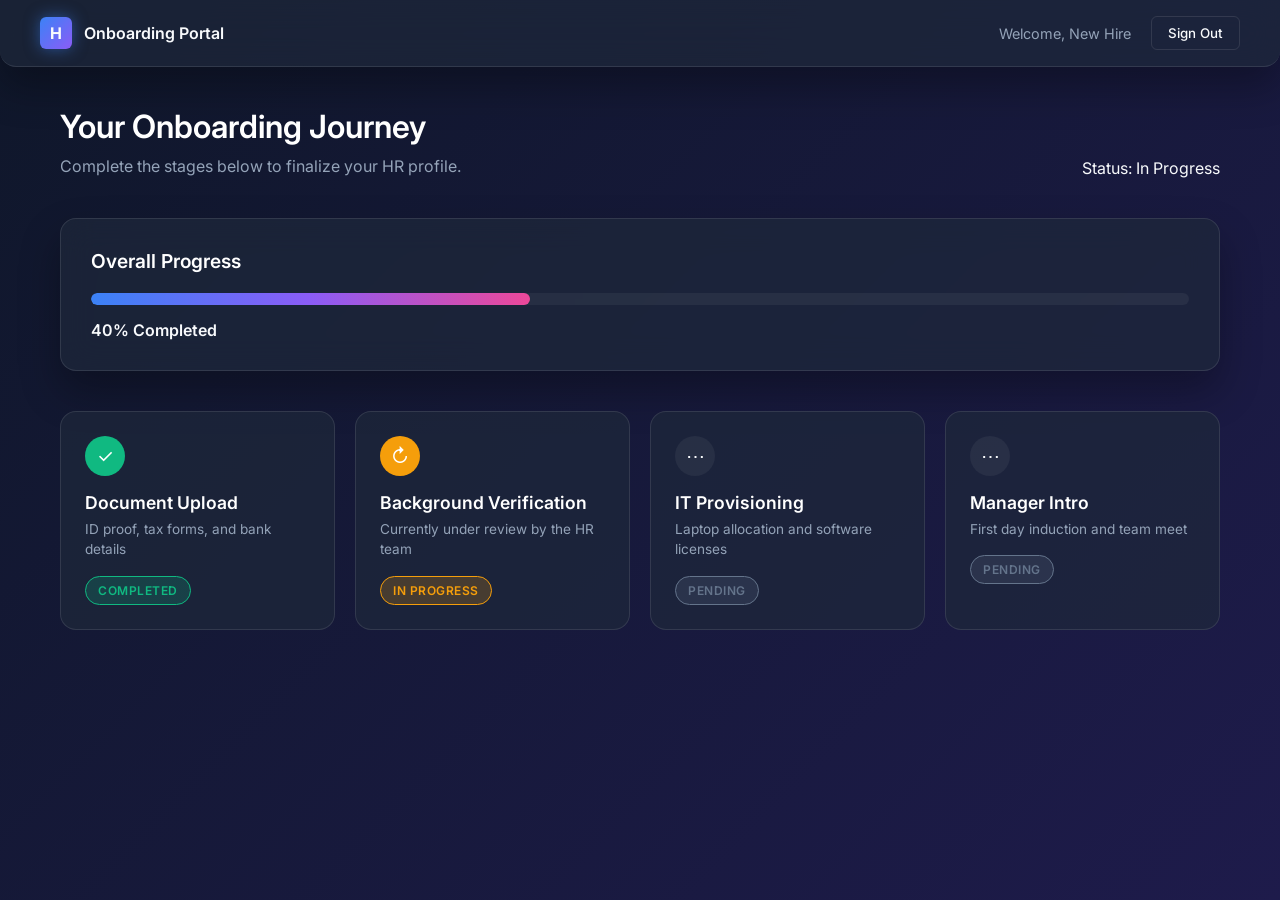
==== frontend/employee-dashboard.html @ 69eedc32 "frontend" ====
<!DOCTYPE html>
<html lang="en">

<head>
    <meta charset="UTF-8">
    <meta name="viewport" content="width=device-width, initial-scale=1.0">
    <title>Employee Portal | Active Onboarding</title>
    <link href="https://fonts.googleapis.com/css2?family=Inter:wght@300;400;500;600;700&display=swap" rel="stylesheet">
    <link rel="stylesheet" href="style.css">
</head>

<body class="dashboard-bg">
    <nav class="top-nav glass-panel">
        <div class="nav-brand">
            <div class="logo-mark small">H</div>
            <span>Onboarding Portal</span>
        </div>
        <div class="user-profile">
            <span id="user-greeting">Welcome, New Hire</span>
            <button id="logout-btn" class="btn-outline">Sign Out</button>
        </div>
    </nav>

    <main class="dashboard-container slide-up">
        <header class="dashboard-header">
            <div class="header-text">
                <h1>Your Onboarding Journey</h1>
                <p>Complete the stages below to finalize your HR profile.</p>
            </div>
            <div class="status-badge pulse">Status: In Progress</div>
        </header>

        <section class="progress-section glass-panel">
            <h2>Overall Progress</h2>
            <div class="hero-progress-bar">
                <div class="progress-fill gradient-accent" style="width: 40%"></div>
            </div>
            <span class="progress-label">40% Completed</span>
        </section>

        <section class="stages-grid">
            <!-- Stage 1: Complete -->
            <div class="stage-card complete reveal" style="--delay: 0.1s">
                <div class="stage-icon">✓</div>
                <div class="stage-info">
                    <h3>Document Upload</h3>
                    <p>ID proof, tax forms, and bank details</p>
                </div>
                <span class="badge badge-complete">Completed</span>
            </div>

            <!-- Stage 2: In-Progress -->
            <div class="stage-card in-progress reveal" style="--delay: 0.2s">
                <div class="stage-icon spinner-icon">↻</div>
                <div class="stage-info">
                    <h3>Background Verification</h3>
                    <p>Currently under review by the HR team</p>
                </div>
                <span class="badge badge-in-progress">In Progress</span>
            </div>

            <!-- Stage 3: Pending -->
            <div class="stage-card pending reveal" style="--delay: 0.3s">
                <div class="stage-icon">⋯</div>
                <div class="stage-info">
                    <h3>IT Provisioning</h3>
                    <p>Laptop allocation and software licenses</p>
                </div>
                <span class="badge badge-pending">Pending</span>
            </div>

            <!-- Stage 4: Pending -->
            <div class="stage-card pending reveal" style="--delay: 0.4s">
                <div class="stage-icon">⋯</div>
                <div class="stage-info">
                    <h3>Manager Intro</h3>
                    <p>First day induction and team meet</p>
                </div>
                <span class="badge badge-pending">Pending</span>
            </div>
        </section>
    </main>
    <script src="app.js"></script>
</body>

</html>
---- frontend/style.css ----
:root {
    /* Premium Color Palette */
    --bg-base: #0f172a; /* Slate 900 */
    --bg-panel: rgba(30, 41, 59, 0.7); /* Slate 800 with opacity for glassmorphism */
    --text-main: #f8fafc; /* Slate 50 */
    --text-muted: #94a3b8; /* Slate 400 */
    
    --accent-primary: #3b82f6; /* Blue 500 */
    --accent-hover: #2563eb; /* Blue 600 */
    --accent-glow: rgba(59, 130, 246, 0.5);

    /* Status Colors */
    --complete: #10b981; /* Emerald 500 */
    --complete-glow: rgba(16, 185, 129, 0.2);
    --in-progress: #f59e0b; /* Amber 500 */
    --in-progress-glow: rgba(245, 158, 11, 0.2);
    --pending: #64748b; /* Slate 500 */
    
    --border-color: rgba(255, 255, 255, 0.1);
    --radius-lg: 16px;
    --radius-md: 10px;
    --radius-sm: 6px;
    
    --transition: all 0.3s cubic-bezier(0.4, 0, 0.2, 1);
}

* {
    margin: 0;
    padding: 0;
    box-sizing: border-box;
    font-family: 'Inter', sans-serif;
}

body {
    background-color: var(--bg-base);
    color: var(--text-main);
    min-height: 100vh;
    overflow-x: hidden;
}

/* Backgrounds */
.login-bg {
    display: flex;
    justify-content: center;
    align-items: center;
    background: radial-gradient(circle at top right, #1e293b 0%, var(--bg-base) 100%);
}

.dashboard-bg {
    background: linear-gradient(135deg, var(--bg-base) 0%, #1e1b4b 100%);
}

/* Glassmorphism Panel */
.glass-panel {
    background: var(--bg-panel);
    backdrop-filter: blur(16px);
    -webkit-backdrop-filter: blur(16px);
    border: 1px solid var(--border-color);
    border-radius: var(--radius-lg);
    box-shadow: 0 20px 40px rgba(0, 0, 0, 0.3);
}

/* Typography & Core Elements */
h1, h2, h3, h4 { color: white; font-weight: 600; }
p { color: var(--text-muted); line-height: 1.5; }

/* Login Container */
.login-container {
    width: 100%;
    max-width: 440px;
    padding: 40px;
}

.brand-logo {
    display: flex;
    align-items: center;
    gap: 12px;
    margin-bottom: 8px;
}
.logo-mark {
    width: 40px;
    height: 40px;
    background: linear-gradient(135deg, var(--accent-primary), #8b5cf6);
    border-radius: var(--radius-sm);
    display: flex;
    justify-content: center;
    align-items: center;
    font-weight: 700;
    font-size: 1.2rem;
    box-shadow: 0 0 15px var(--accent-glow);
}
.logo-mark.small { width: 32px; height: 32px; font-size: 1rem; }

.login-subtitle {
    margin-bottom: 30px;
    font-size: 0.95rem;
}

/* Forms */
.auth-form {
    display: flex;
    flex-direction: column;
    gap: 20px;
}
.input-group label {
    display: block;
    margin-bottom: 6px;
    font-size: 0.85rem;
    color: var(--text-muted);
}
.input-group input {
    width: 100%;
    padding: 12px 16px;
    background: rgba(0, 0, 0, 0.2);
    border: 1px solid var(--border-color);
    border-radius: var(--radius-sm);
    color: white;
    font-size: 1rem;
    transition: var(--transition);
}
.input-group input:focus {
    outline: none;
    border-color: var(--accent-primary);
    box-shadow: 0 0 0 3px var(--accent-glow);
}

/* Demo Radio Group specific for local testing */
.demo-role-selector {
    padding: 10px;
    background: rgba(255,255,255,0.03);
    border-radius: var(--radius-sm);
    font-size: 0.85rem;
}
.demo-role-selector p { margin-bottom: 5px; color: var(--text-muted); }
.radio-group { display: flex; gap: 15px; }

/* Buttons */
button {
    cursor: pointer;
    font-family: inherit;
    font-weight: 500;
    transition: var(--transition);
}
.btn-primary {
    width: 100%;
    padding: 14px;
    background: var(--accent-primary);
    color: white;
    border: none;
    border-radius: var(--radius-sm);
    font-size: 1rem;
    display: flex;
    justify-content: center;
    align-items: center;
    gap: 10px;
    box-shadow: 0 4px 15px var(--accent-glow);
}
.btn-primary:hover {
    background: var(--accent-hover);
    transform: translateY(-2px);
    box-shadow: 0 6px 20px var(--accent-glow);
}
.btn-primary.small { width: auto; padding: 8px 16px; font-size: 0.85rem; }

.btn-outline {
    background: transparent;
    color: var(--text-main);
    border: 1px solid var(--border-color);
    padding: 8px 16px;
    border-radius: var(--radius-sm);
}
.btn-outline:hover {
    background: rgba(255, 255, 255, 0.1);
}
.btn-outline.small { padding: 6px 12px; font-size: 0.8rem; }

/* Dashboard Layout */
.top-nav {
    display: flex;
    justify-content: space-between;
    align-items: center;
    padding: 16px 40px;
    border-radius: 0 0 var(--radius-lg) var(--radius-lg);
    border-top: none;
    border-left: none;
    border-right: none;
    margin-bottom: 40px;
}
.nav-brand {
    display: flex;
    align-items: center;
    gap: 12px;
    font-weight: 600;
}
.user-profile {
    display: flex;
    align-items: center;
    gap: 20px;
}
#user-greeting { color: var(--text-muted); font-size: 0.9rem; }

.dashboard-container {
    max-width: 1200px;
    margin: 0 auto;
    padding: 0 20px 60px;
}

.dashboard-header {
    display: flex;
    justify-content: space-between;
    align-items: flex-end;
    margin-bottom: 40px;
}
.dashboard-header h1 { font-size: 2rem; margin-bottom: 8px; }

/* Progress Bars */
.progress-section {
    padding: 30px;
    margin-bottom: 40px;
}
.progress-section h2 { margin-bottom: 20px; font-size: 1.2rem; }

.hero-progress-bar {
    width: 100%;
    height: 12px;
    background: rgba(255, 255, 255, 0.05);
    border-radius: 20px;
    overflow: hidden;
    margin-bottom: 15px;
}
.hero-progress-bar.compact { height: 6px; margin-bottom: 8px; }

.progress-fill {
    height: 100%;
    border-radius: 20px;
    transition: width 1s cubic-bezier(0.4, 0, 0.2, 1);
}
.gradient-accent { background: linear-gradient(90deg, #3b82f6, #8b5cf6, #ec4899); }
.complete-bg { background: var(--complete); box-shadow: 0 0 10px var(--complete-glow); }
.in-progress-bg { background: var(--in-progress); box-shadow: 0 0 10px var(--in-progress-glow); }
.pending-bg { background: var(--pending); }

.progress-label { color: var(--text-main); font-weight: 600; }
.step-label { color: var(--text-muted); font-size: 0.8rem; }

/* Badges */
.badge {
    padding: 6px 12px;
    border-radius: 20px;
    font-size: 0.75rem;
    font-weight: 600;
    letter-spacing: 0.5px;
    text-transform: uppercase;
}
.badge-complete { background: var(--complete-glow); color: var(--complete); border: 1px solid var(--complete); }
.badge-in-progress { background: var(--in-progress-glow); color: var(--in-progress); border: 1px solid var(--in-progress); }
.badge-pending { background: rgba(100, 116, 139, 0.2); color: var(--pending); border: 1px solid var(--pending); }

/* Stages Grid (Employee View) */
.stages-grid {
    display: grid;
    grid-template-columns: repeat(auto-fit, minmax(250px, 1fr));
    gap: 20px;
}
.stage-card {
    background: var(--bg-panel);
    border: 1px solid var(--border-color);
    border-radius: var(--radius-lg);
    padding: 24px;
    display: flex;
    flex-direction: column;
    align-items: flex-start;
    gap: 16px;
    transition: var(--transition);
    position: relative;
    overflow: hidden;
}
.stage-card:hover {
    transform: translateY(-5px);
    border-color: rgba(255, 255, 255, 0.2);
}

.stage-icon {
    width: 40px;
    height: 40px;
    border-radius: 50%;
    display: flex;
    align-items: center;
    justify-content: center;
    font-size: 1.2rem;
    background: rgba(255, 255, 255, 0.05);
}
.complete .stage-icon { background: var(--complete); color: #fff; }
.in-progress .stage-icon { background: var(--in-progress); color: #fff; }

.stage-info h3 { font-size: 1.1rem; margin-bottom: 6px; }
.stage-info p { font-size: 0.85rem; }

/* HR Dashboard */
.hr-header .stats-group {
    display: flex;
    gap: 15px;
}
.stat-card {
    background: rgba(255, 255, 255, 0.05);
    padding: 15px 25px;
    border-radius: var(--radius-md);
    border: 1px solid var(--border-color);
    text-align: center;
}
.stat-num { display: block; font-size: 1.8rem; font-weight: 700; color: white; }
.stat-label { font-size: 0.8rem; color: var(--text-muted); text-transform: uppercase; }

.pipeline-section {
    padding: 25px;
}
.table-controls {
    display: flex;
    justify-content: space-between;
    margin-bottom: 25px;
}
.search-box {
    background: rgba(0,0,0,0.2) url('data:image/svg+xml;utf8,<svg xmlns="http://www.w3.org/2000/svg" width="16" height="16" fill="%2394a3b8" viewBox="0 0 16 16"><path d="M11.742 10.344a6.5 6.5 0 1 0-1.397 1.398h-.001c.03.04.062.078.098.115l3.85 3.85a1 1 0 0 0 1.415-1.414l-3.85-3.85a1.007 1.007 0 0 0-.115-.1zM12 6.5a5.5 5.5 0 1 1-11 0 5.5 5.5 0 0 1 11 0z"/></svg>') no-repeat 12px center;
    border: 1px solid var(--border-color);
    padding: 10px 15px 10px 35px;
    border-radius: var(--radius-sm);
    color: white;
    width: 250px;
}

.pipeline-list {
    display: flex;
    flex-direction: column;
    gap: 10px;
}
.pipeline-item {
    display: grid;
    grid-template-columns: 2fr 1.5fr 1fr auto;
    align-items: center;
    padding: 15px 20px;
    background: rgba(255,255,255,0.02);
    border-radius: var(--radius-md);
    border: 1px solid transparent;
    transition: var(--transition);
}
.pipeline-item:hover {
    background: rgba(255,255,255,0.05);
    border-color: var(--border-color);
}
.emp-details {
    display: flex;
    align-items: center;
    gap: 15px;
}
.avatar {
    width: 40px;
    height: 40px;
    background: var(--accent-primary);
    border-radius: 50%;
    display: flex;
    align-items: center;
    justify-content: center;
    font-weight: 600;
    font-size: 0.9rem;
}
.emp-details h4 { font-size: 1rem; }
.emp-details span { font-size: 0.8rem; color: var(--text-muted); }
.status-col { display: flex; align-items: center; }

/* Animations */
@keyframes slideUp { from { opacity: 0; transform: translateY(20px); } to { opacity: 1; transform: translateY(0); } }
@keyframes fadeIn { from { opacity: 0; } to { opacity: 1; } }
@keyframes spin { 100% { transform: rotate(360deg); } }
@keyframes pulse { 0% { transform: scale(1); } 50% { transform: scale(1.05); } 100% { transform: scale(1); } }

.slide-up { animation: slideUp 0.6s ease forwards; }
.reveal { opacity: 0; animation: fadeIn 0.6s ease forwards; animation-delay: var(--delay, 0s); }
.spinner-icon { animation: spin 2s linear infinite; }
.pulse { animation: pulse 2s ease-in-out infinite; }

/* Responsive adjustments */
@media(max-width: 768px) {
    .dashboard-header, .hr-header h1 { flex-direction: column; align-items: flex-start; gap: 15px; }
    .pipeline-item { grid-template-columns: 1fr; gap: 15px; text-align: left; }
    .status-col, .hr-progress, .emp-details { width: 100%; justify-content: flex-start; }
}
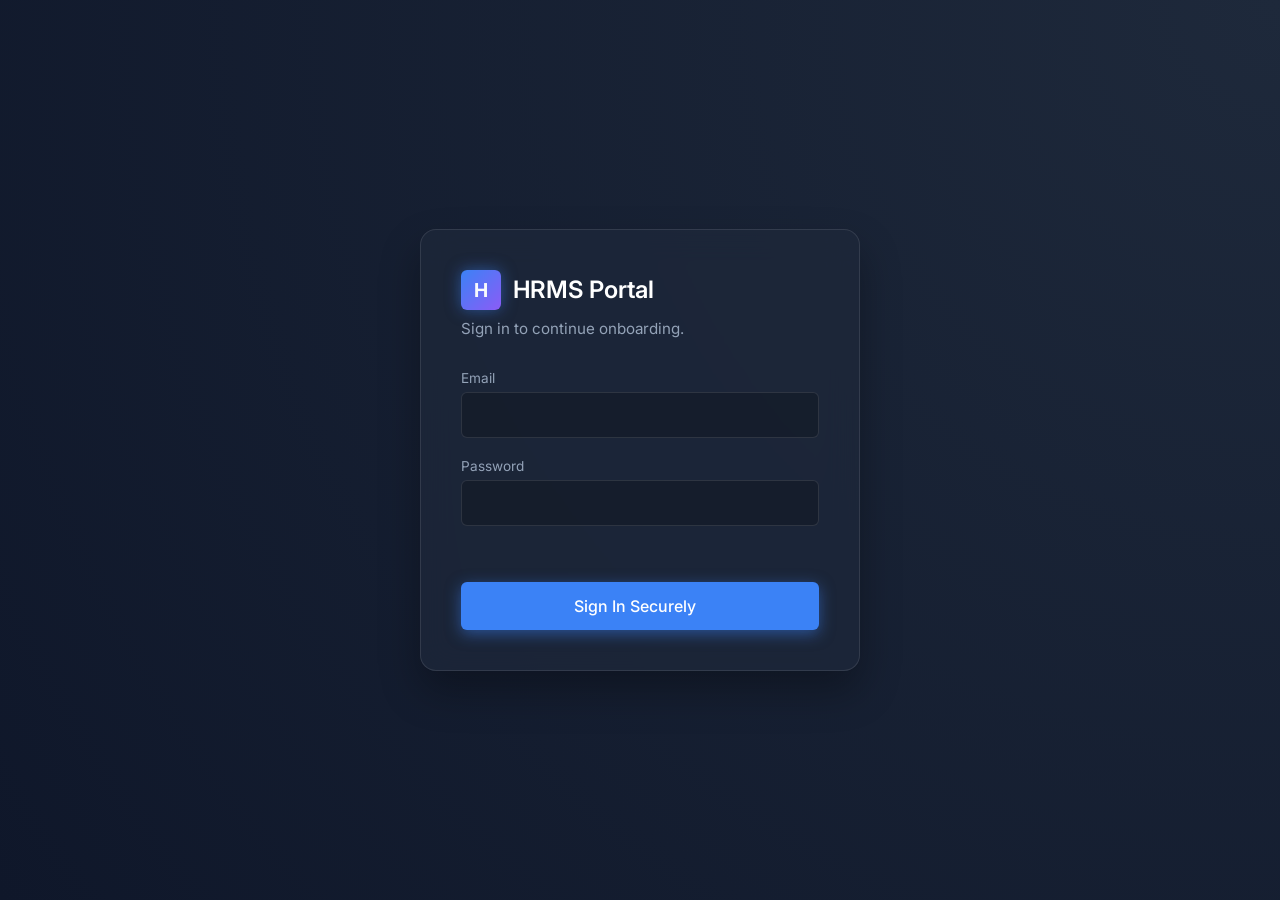
==== commit 8b8cd7d3: "s3 pipeline for frontend" ====
--- a/frontend/employee-dashboard.html
+++ b/frontend/employee-dashboard.html
@@ -25,7 +25,7 @@
         <header class="dashboard-header">
             <div class="header-text">
                 <h1>Your Onboarding Journey</h1>
-                <p>Complete the stages below to finalize your HR profile.</p>
+                <p>Complete all stages to be Day 1 ready.</p>
             </div>
             <div class="status-badge pulse">Status: In Progress</div>
         </header>
@@ -33,54 +33,34 @@
         <section class="progress-section glass-panel">
             <h2>Overall Progress</h2>
             <div class="hero-progress-bar">
-                <div class="progress-fill gradient-accent" style="width: 40%"></div>
+                <div class="progress-fill gradient-accent" style="width: 0%"></div>
             </div>
-            <span class="progress-label">40% Completed</span>
+            <span class="progress-label">0% Completed</span>
         </section>
 
-        <section class="stages-grid">
-            <!-- Stage 1: Complete -->
-            <div class="stage-card complete reveal" style="--delay: 0.1s">
-                <div class="stage-icon">✓</div>
-                <div class="stage-info">
-                    <h3>Document Upload</h3>
-                    <p>ID proof, tax forms, and bank details</p>
+        <section class="pipeline-section glass-panel" style="margin-top: 16px;">
+            <h2>Document Collection</h2>
+            <form id="employee-doc-form">
+                <div class="table-controls" style="gap: 10px; margin-bottom: 10px;">
+                    <label>ID Proof (PDF/JPG/PNG)</label>
+                    <input type="file" id="doc_id_proof" accept="application/pdf,image/png,image/jpeg" required>
                 </div>
-                <span class="badge badge-complete">Completed</span>
-            </div>
+                <div class="table-controls" style="gap: 10px; margin-bottom: 10px;">
+                    <label>Degree Certificate (PDF/JPG/PNG)</label>
+                    <input type="file" id="doc_degree_cert" accept="application/pdf,image/png,image/jpeg" required>
+                </div>
+                <div class="table-controls" style="gap: 10px; margin-bottom: 10px;">
+                    <label>Signed Offer Letter (PDF/JPG/PNG)</label>
+                    <input type="file" id="doc_offer_letter" accept="application/pdf,image/png,image/jpeg" required>
+                </div>
+                <button type="submit" class="btn-primary small">Upload Documents</button>
+                <div id="employee-doc-status" style="font-size:14px; margin-top:8px;"></div>
+            </form>
+        </section>
 
-            <!-- Stage 2: In-Progress -->
-            <div class="stage-card in-progress reveal" style="--delay: 0.2s">
-                <div class="stage-icon spinner-icon">↻</div>
-                <div class="stage-info">
-                    <h3>Background Verification</h3>
-                    <p>Currently under review by the HR team</p>
-                </div>
-                <span class="badge badge-in-progress">In Progress</span>
-            </div>
-
-            <!-- Stage 3: Pending -->
-            <div class="stage-card pending reveal" style="--delay: 0.3s">
-                <div class="stage-icon">⋯</div>
-                <div class="stage-info">
-                    <h3>IT Provisioning</h3>
-                    <p>Laptop allocation and software licenses</p>
-                </div>
-                <span class="badge badge-pending">Pending</span>
-            </div>
-
-            <!-- Stage 4: Pending -->
-            <div class="stage-card pending reveal" style="--delay: 0.4s">
-                <div class="stage-icon">⋯</div>
-                <div class="stage-info">
-                    <h3>Manager Intro</h3>
-                    <p>First day induction and team meet</p>
-                </div>
-                <span class="badge badge-pending">Pending</span>
-            </div>
-        </section>
+        <section class="stages-grid"></section>
     </main>
     <script src="app.js"></script>
 </body>
 
-</html>+</html>
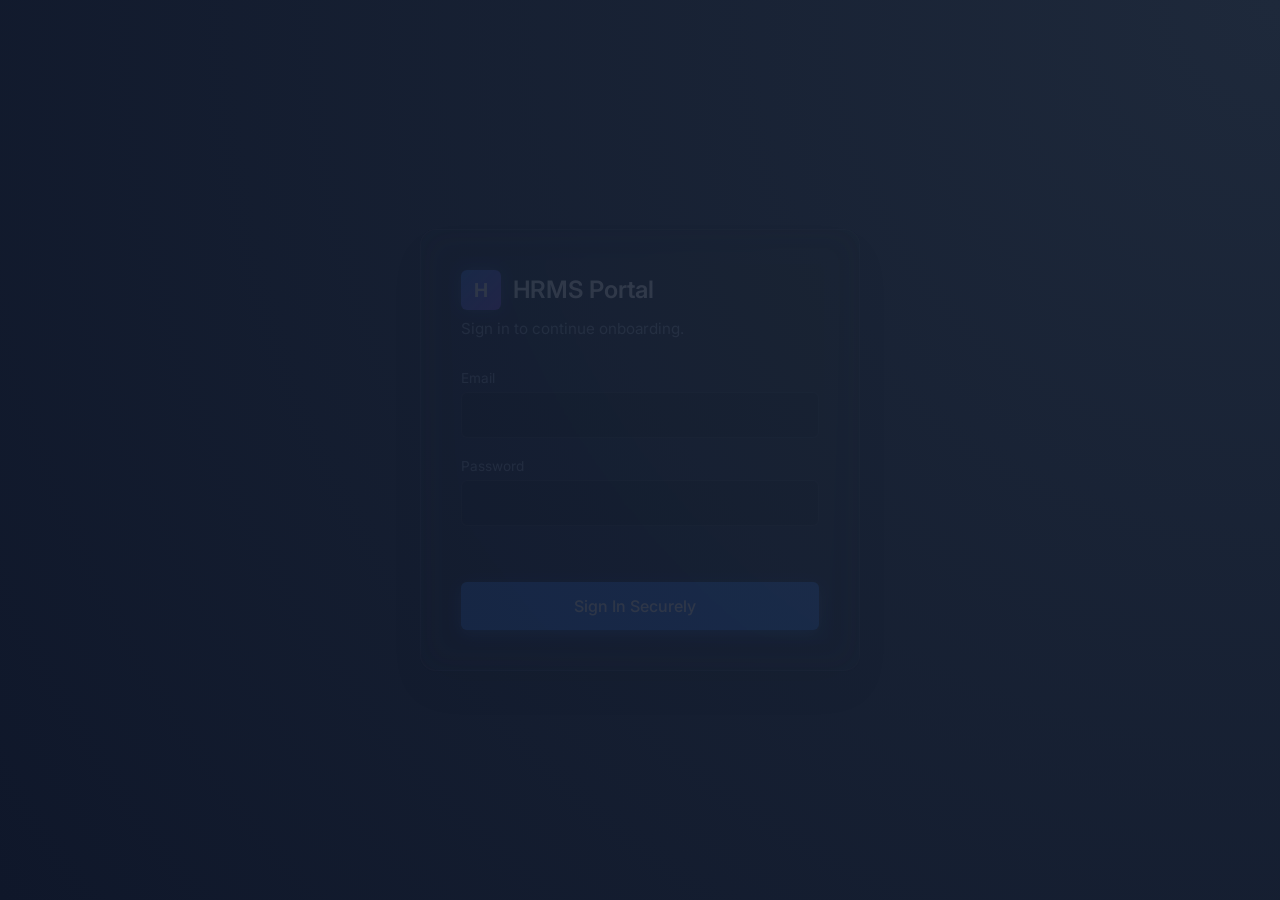
==== commit 9f958baa: "E2E:4" ====
--- a/frontend/employee-dashboard.html
+++ b/frontend/employee-dashboard.html
@@ -42,16 +42,16 @@
             <h2>Document Collection</h2>
             <form id="employee-doc-form">
                 <div class="table-controls" style="gap: 10px; margin-bottom: 10px;">
-                    <label>ID Proof (PDF/JPG/PNG)</label>
-                    <input type="file" id="doc_id_proof" accept="application/pdf,image/png,image/jpeg" required>
+                    <label>ID Proof (PDF/JPG/PNG/DOC/DOCX, max 10 MB)</label>
+                    <input type="file" id="doc_id_proof" accept=".pdf,.png,.jpg,.jpeg,.doc,.docx,application/pdf,image/png,image/jpeg,application/msword,application/vnd.openxmlformats-officedocument.wordprocessingml.document" required>
                 </div>
                 <div class="table-controls" style="gap: 10px; margin-bottom: 10px;">
-                    <label>Degree Certificate (PDF/JPG/PNG)</label>
-                    <input type="file" id="doc_degree_cert" accept="application/pdf,image/png,image/jpeg" required>
+                    <label>Degree Certificate (PDF/JPG/PNG/DOC/DOCX, max 10 MB)</label>
+                    <input type="file" id="doc_degree_cert" accept=".pdf,.png,.jpg,.jpeg,.doc,.docx,application/pdf,image/png,image/jpeg,application/msword,application/vnd.openxmlformats-officedocument.wordprocessingml.document" required>
                 </div>
                 <div class="table-controls" style="gap: 10px; margin-bottom: 10px;">
-                    <label>Signed Offer Letter (PDF/JPG/PNG)</label>
-                    <input type="file" id="doc_offer_letter" accept="application/pdf,image/png,image/jpeg" required>
+                    <label>Signed Offer Letter (PDF/JPG/PNG/DOC/DOCX, max 10 MB)</label>
+                    <input type="file" id="doc_offer_letter" accept=".pdf,.png,.jpg,.jpeg,.doc,.docx,application/pdf,image/png,image/jpeg,application/msword,application/vnd.openxmlformats-officedocument.wordprocessingml.document" required>
                 </div>
                 <button type="submit" class="btn-primary small">Upload Documents</button>
                 <div id="employee-doc-status" style="font-size:14px; margin-top:8px;"></div>
